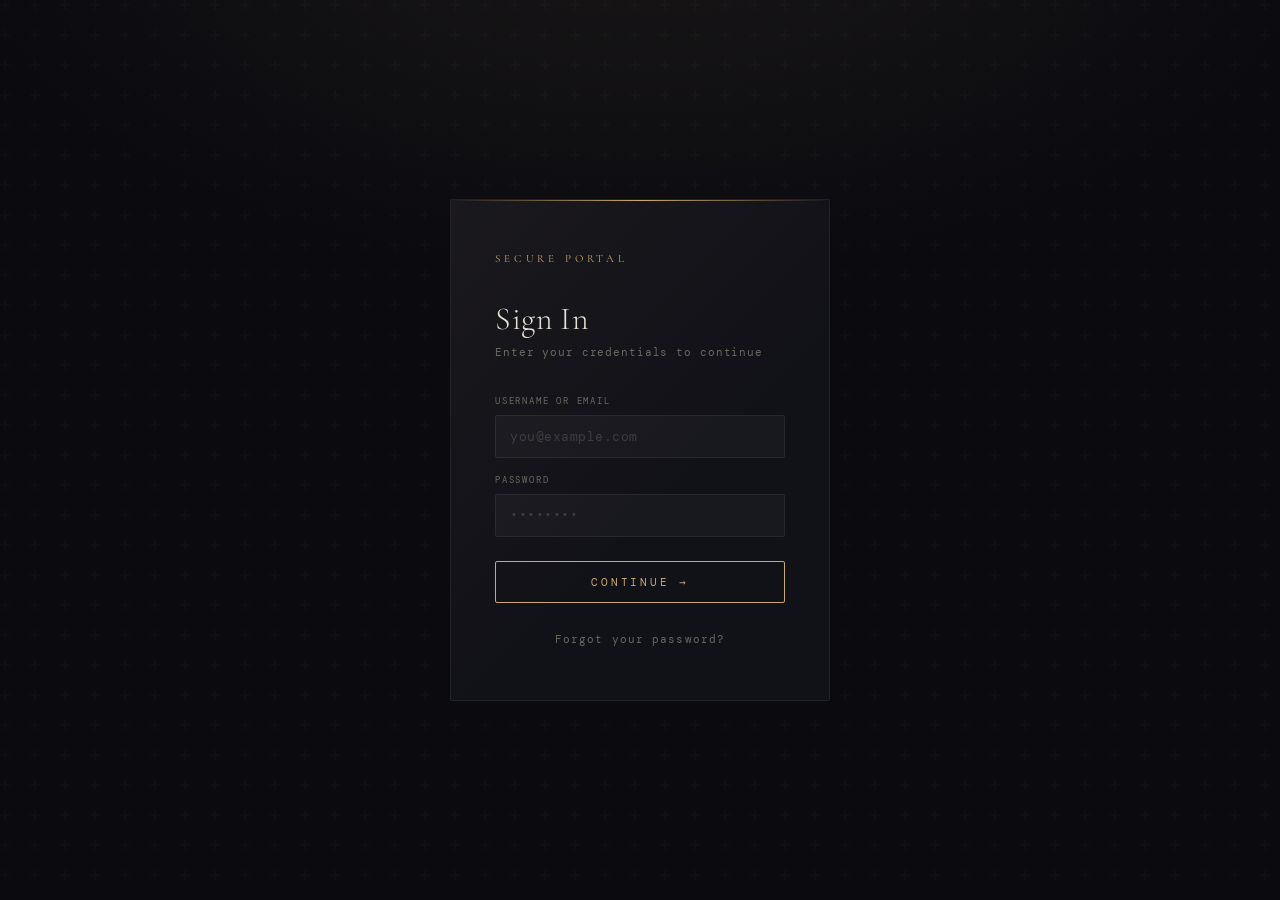
==== index.html @ 629e3559 "Functional Login Page" ====
<!DOCTYPE html>
<html lang="en">
<head>
  <meta charset="UTF-8">
  <meta name="viewport" content="width=device-width, initial-scale=1.0">
  <title>Login</title>
  <link rel="stylesheet" href="style.css">
</head>
<body>

<div class="container">
  <span class="wordmark">Secure Portal</span>

  <h2>Sign In</h2>
  <p class="subtitle">Enter your credentials to continue</p>

  <div class="field">
    <label for="username">Username or Email</label>
    <input type="text" id="username" placeholder="you@example.com">
  </div>

  <div class="field">
    <label for="password">Password</label>
    <input type="password" id="password" placeholder="••••••••">
  </div>

  <button onclick="login()"><span>Continue →</span></button>

  <p id="msgBox" style="display:none; margin-top:14px; font-size:12px; letter-spacing:0.05em;"></p>

  <div class="links">
    <a href="forgot.html">Forgot your password?</a>
  </div>
</div>

<script src="script.js"></script>
</body>
</html>
---- style.css ----
@import url('https://fonts.googleapis.com/css2?family=Cormorant+Garamond:wght@300;400;600&family=DM+Mono:wght@300;400&display=swap');

*, *::before, *::after {
  box-sizing: border-box;
  margin: 0;
  padding: 0;
}

:root {
  --bg: #0a0a0f;
  --surface: #111118;
  --border: rgba(255,255,255,0.07);
  --border-hover: rgba(255,255,255,0.18);
  --text: #e8e4da;
  --text-muted: #6b6860;
  --accent: #c9a96e;
  --accent-dim: rgba(201,169,110,0.12);
  --error: #e07070;
  --success: #70b89e;
  --input-bg: rgba(255,255,255,0.03);
}

html, body {
  height: 100%;
}

body {
  font-family: 'DM Mono', monospace;
  background-color: var(--bg);
  background-image:
    radial-gradient(ellipse 80% 60% at 50% -10%, rgba(201,169,110,0.08) 0%, transparent 70%),
    url("data:image/svg+xml,%3Csvg width='60' height='60' viewBox='0 0 60 60' xmlns='http://www.w3.org/2000/svg'%3E%3Cg fill='none' fill-rule='evenodd'%3E%3Cg fill='%23ffffff' fill-opacity='0.015'%3E%3Cpath d='M36 34v-4h-2v4h-4v2h4v4h2v-4h4v-2h-4zm0-30V0h-2v4h-4v2h4v4h2V6h4V4h-4zM6 34v-4H4v4H0v2h4v4h2v-4h4v-2H6zM6 4V0H4v4H0v2h4v4h2V6h4V4H6z'/%3E%3C/g%3E%3C/g%3E%3C/svg%3E");
  color: var(--text);
  display: flex;
  justify-content: center;
  align-items: center;
  min-height: 100vh;
}
.container, .dashboard {
  background: var(--surface);
  border: 1px solid var(--border);
  border-radius: 2px;
  padding: 52px 44px;
  width: 380px;
  position: relative;
  overflow: hidden;
  animation: cardIn 0.6s cubic-bezier(0.22,1,0.36,1) both;
}

.container::before, .dashboard::before {
  content: '';
  position: absolute;
  inset: 0;
  border-radius: inherit;
  background: linear-gradient(135deg, rgba(201,169,110,0.05) 0%, transparent 60%);
  pointer-events: none;
}
.container::after, .dashboard::after {
  content: '';
  position: absolute;
  top: 0; left: 0; right: 0;
  height: 1px;
  background: linear-gradient(90deg, transparent, var(--accent), transparent);
}

@keyframes cardIn {
  from { opacity: 0; transform: translateY(24px) scale(0.98); }
  to   { opacity: 1; transform: translateY(0) scale(1); }
}
.wordmark {
  font-family: 'Cormorant Garamond', serif;
  font-size: 11px;
  font-weight: 400;
  letter-spacing: 0.35em;
  text-transform: uppercase;
  color: var(--accent);
  margin-bottom: 36px;
  display: block;
}
h2, h1 {
  font-family: 'Cormorant Garamond', serif;
  font-weight: 300;
  font-size: 2rem;
  letter-spacing: 0.02em;
  color: var(--text);
  margin-bottom: 8px;
  line-height: 1.1;
}

.subtitle {
  font-size: 11px;
  color: var(--text-muted);
  letter-spacing: 0.08em;
  margin-bottom: 36px;
}
.field {
  position: relative;
  margin-bottom: 16px;
}

.field label {
  display: block;
  font-size: 9px;
  letter-spacing: 0.2em;
  text-transform: uppercase;
  color: var(--text-muted);
  margin-bottom: 8px;
  transition: color 0.2s;
}

.field:focus-within label {
  color: var(--accent);
}

.field input {
  width: 100%;
  padding: 12px 14px;
  background: var(--input-bg);
  border: 1px solid var(--border);
  border-radius: 2px;
  color: var(--text);
  font-family: 'DM Mono', monospace;
  font-size: 13px;
  letter-spacing: 0.04em;
  outline: none;
  transition: border-color 0.2s, background 0.2s;
}

.field input::placeholder {
  color: rgba(255,255,255,0.15);
}

.field input:focus {
  border-color: var(--accent);
  background: var(--accent-dim);
}
button {
  width: 100%;
  padding: 13px;
  margin-top: 8px;
  border: 1px solid var(--accent);
  background: transparent;
  color: var(--accent);
  font-family: 'DM Mono', monospace;
  font-size: 11px;
  letter-spacing: 0.25em;
  text-transform: uppercase;
  cursor: pointer;
  border-radius: 2px;
  transition: background 0.2s, color 0.2s, transform 0.15s;
  position: relative;
  overflow: hidden;
}

button::after {
  content: '';
  position: absolute;
  inset: 0;
  background: var(--accent);
  transform: translateX(-101%);
  transition: transform 0.25s cubic-bezier(0.22,1,0.36,1);
  z-index: 0;
}

button span {
  position: relative;
  z-index: 1;
}

button:hover::after { transform: translateX(0); }
button:hover { color: var(--bg); }
button:active { transform: scale(0.98); }
.links {
  margin-top: 24px;
  text-align: center;
}

.links a {
  color: var(--text-muted);
  font-size: 11px;
  letter-spacing: 0.1em;
  text-decoration: none;
  transition: color 0.2s;
}

.links a:hover {
  color: var(--accent);
}

#toast {
  position: fixed;
  bottom: 32px;
  left: 50%;
  transform: translateX(-50%) translateY(20px);
  background: var(--surface);
  border: 1px solid var(--border);
  border-radius: 2px;
  padding: 12px 24px;
  font-size: 11px;
  letter-spacing: 0.1em;
  opacity: 0;
  transition: opacity 0.3s, transform 0.3s;
  pointer-events: none;
  white-space: nowrap;
  z-index: 999;
}

#toast.show {
  opacity: 1;
  transform: translateX(-50%) translateY(0);
}

#toast.error  { border-color: var(--error);   color: var(--error); }
#toast.success { border-color: var(--success); color: var(--success); }

.dashboard {
  width: 420px;
  text-align: left;
}

.dashboard h1 {
  font-size: 2.4rem;
  margin-bottom: 4px;
}

.dashboard .subtitle { margin-bottom: 40px; }

.status-row {
  display: flex;
  align-items: center;
  gap: 10px;
  background: rgba(112,184,158,0.07);
  border: 1px solid rgba(112,184,158,0.2);
  border-radius: 2px;
  padding: 12px 16px;
  margin-bottom: 32px;
}

.status-dot {
  width: 7px;
  height: 7px;
  border-radius: 50%;
  background: var(--success);
  box-shadow: 0 0 8px var(--success);
  animation: pulse 2s infinite;
}

@keyframes pulse {
  0%, 100% { opacity: 1; }
  50% { opacity: 0.4; }
}

.status-row span {
  font-size: 11px;
  letter-spacing: 0.15em;
  color: var(--success);
}

.logout-btn {
  border-color: var(--border-hover);
  color: var(--text-muted);
}

.logout-btn:hover { color: var(--bg); }
.logout-btn::after { background: var(--text-muted); }
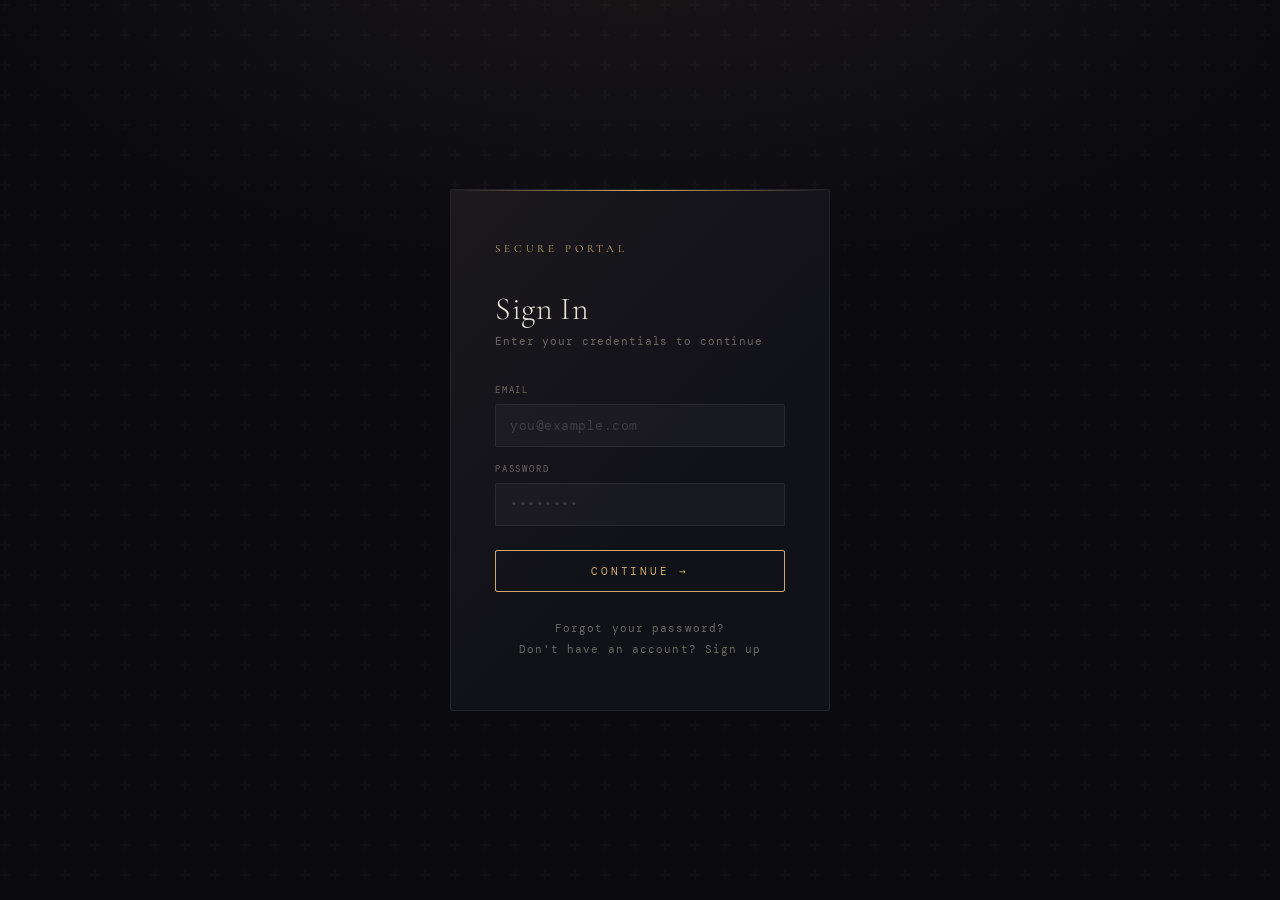
==== commit 2f00e0b5: "Update index.html" ====
--- a/index.html
+++ b/index.html
@@ -15,7 +15,7 @@
   <p class="subtitle">Enter your credentials to continue</p>
 
   <div class="field">
-    <label for="username">Username or Email</label>
+    <label for="username">Email</label>
     <input type="text" id="username" placeholder="you@example.com">
   </div>
 
@@ -30,9 +30,11 @@
 
   <div class="links">
     <a href="forgot.html">Forgot your password?</a>
+    <br>
+    <a href="signup.html">Don't have an account? Sign up</a>
   </div>
 </div>
 
 <script src="script.js"></script>
 </body>
-</html>+</html>
